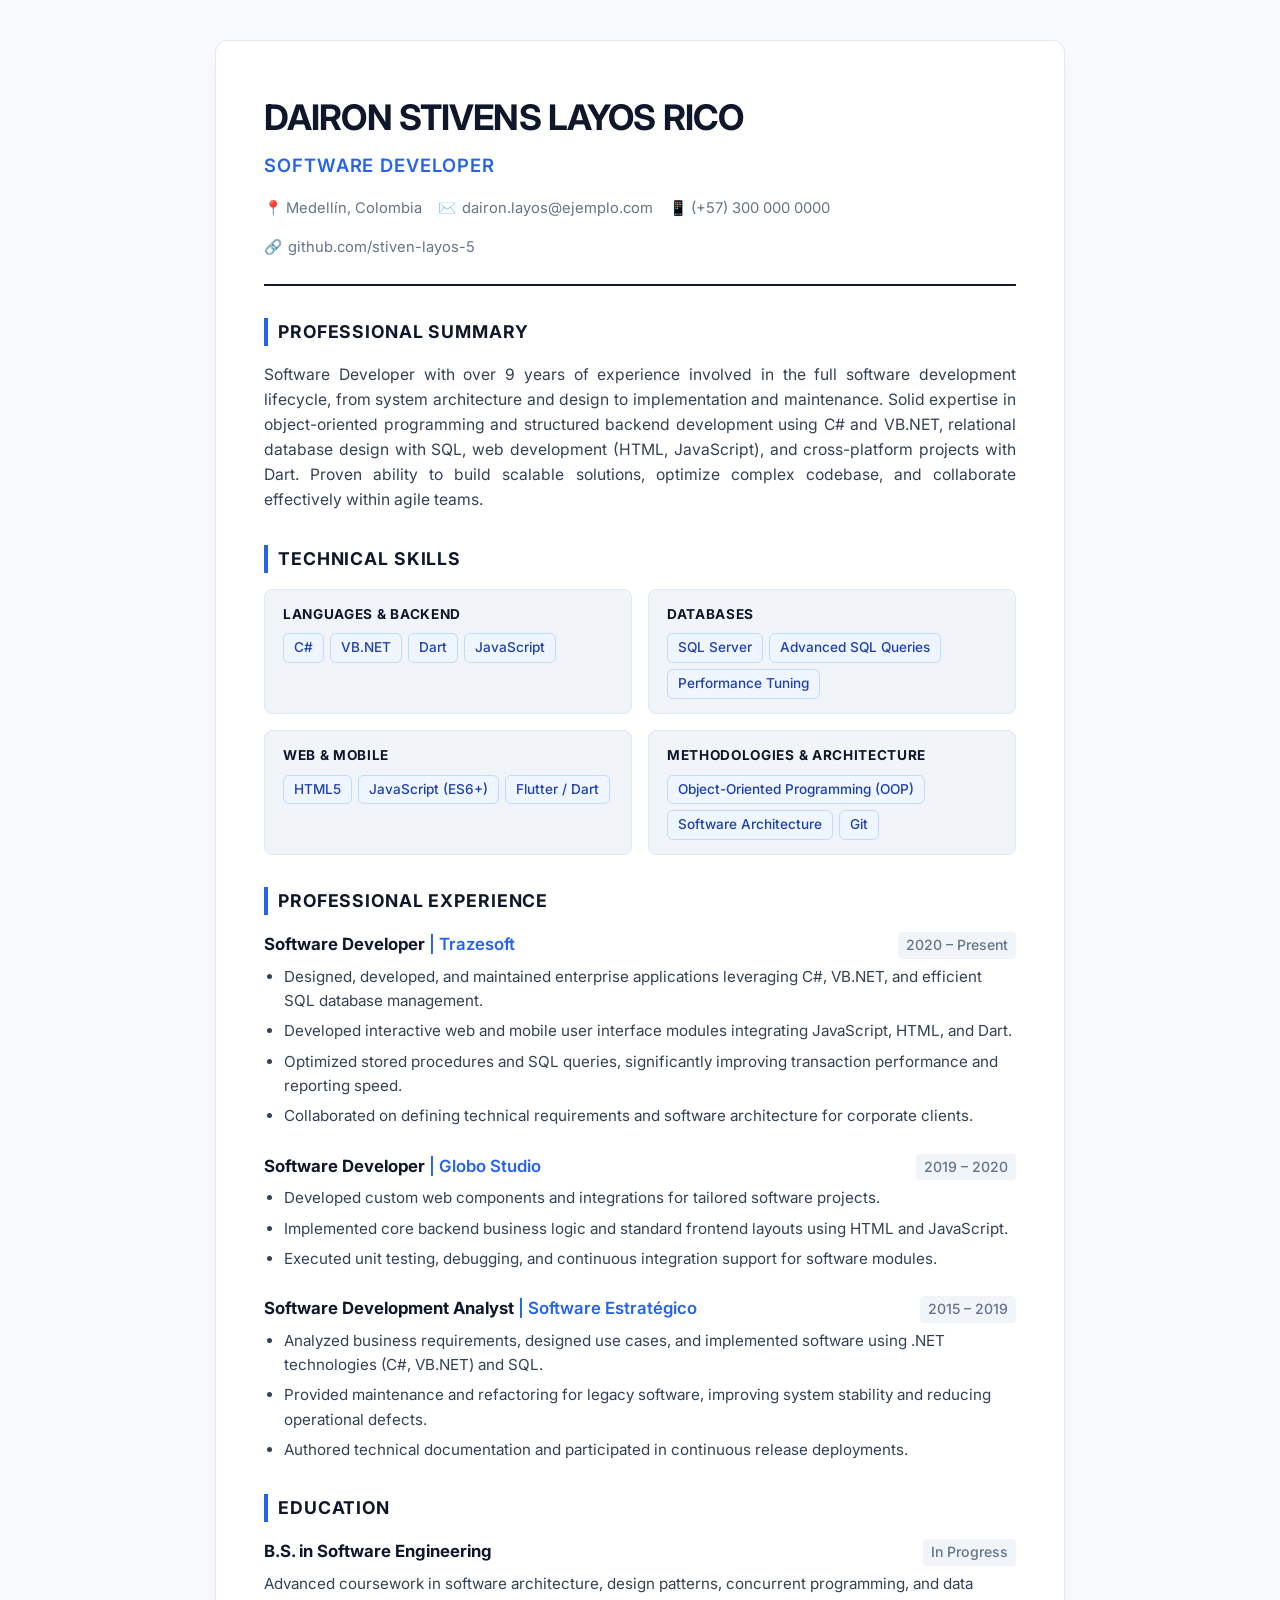
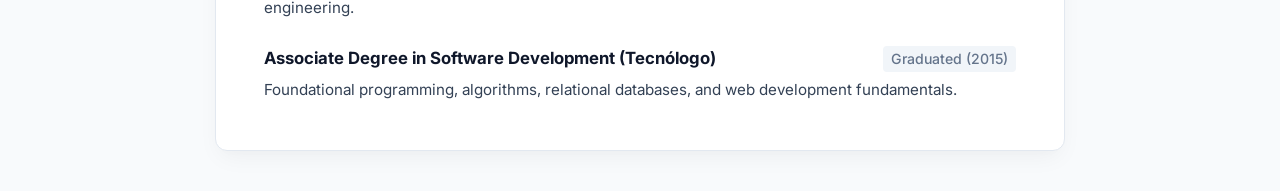
==== index_en.html @ d6a6cf47 "Rename en.html to index_en.html" ====
<!DOCTYPE html>
<html lang="en">
<head>
    <meta charset="UTF-8">
    <meta http-equiv="X-UA-Compatible" content="IE=edge">
    <meta name="viewport" content="width=device-width, initial-scale=1.0">
  
    <title>Dairon Stivens Layos Rico - Software Developer Resume</title>
  
    <link rel="preconnect" href="https://fonts.googleapis.com">
    <link rel="preconnect" href="https://fonts.gstatic.com" crossorigin>
    <link href="https://fonts.googleapis.com/css2?family=Inter:wght@300;400;500;600;700&display=swap" rel="stylesheet">

    <link href="css/style.css" rel="stylesheet" />
</head>
<body>

    <main class="cv-container">
        
        <!-- Header -->
        <header>
            <h1 class="name">Dairon Stivens Layos Rico</h1>
            <div class="subtitle">Software Developer</div>
            <div class="contact-bar">
                <div class="contact-item">📍 Medellín, Colombia</div>
                <div class="contact-item">✉️ <a href="mailto:dairon.layos@ejemplo.com">dairon.layos@ejemplo.com</a></div>
                <div class="contact-item">📱 (+57) 300 000 0000</div>
                <div class="contact-item">🔗 <a href="https://github.com/stiven-layos-5" target="_blank">github.com/stiven-layos-5</a></div>
            </div>
        </header>

        <!-- Professional Summary -->
        <section>
            <h2 class="section-title">Professional Summary</h2>
            <p class="profile-text">
                Software Developer with over 9 years of experience involved in the full software development lifecycle, from system architecture and design to implementation and maintenance. Solid expertise in object-oriented programming and structured backend development using C# and VB.NET, relational database design with SQL, web development (HTML, JavaScript), and cross-platform projects with Dart. Proven ability to build scalable solutions, optimize complex codebase, and collaborate effectively within agile teams.
            </p>
        </section>

        <!-- Technical Skills -->
        <section>
            <h2 class="section-title">Technical Skills</h2>
            <div class="skills-grid">
                <div class="skill-group">
                    <div class="skill-group-title">Languages & Backend</div>
                    <div class="badges">
                        <span class="badge">C#</span>
                        <span class="badge">VB.NET</span>
                        <span class="badge">Dart</span>
                        <span class="badge">JavaScript</span>
                    </div>
                </div>
                <div class="skill-group">
                    <div class="skill-group-title">Databases</div>
                    <div class="badges">
                        <span class="badge">SQL Server</span>
                        <span class="badge">Advanced SQL Queries</span>
                        <span class="badge">Performance Tuning</span>
                    </div>
                </div>
                <div class="skill-group">
                    <div class="skill-group-title">Web & Mobile</div>
                    <div class="badges">
                        <span class="badge">HTML5</span>
                        <span class="badge">JavaScript (ES6+)</span>
                        <span class="badge">Flutter / Dart</span>
                    </div>
                </div>
                <div class="skill-group">
                    <div class="skill-group-title">Methodologies & Architecture</div>
                    <div class="badges">
                        <span class="badge">Object-Oriented Programming (OOP)</span>
                        <span class="badge">Software Architecture</span>
                        <span class="badge">Git</span>
                    </div>
                </div>
            </div>
        </section>

        <!-- Professional Experience -->
        <section>
            <h2 class="section-title">Professional Experience</h2>

            <div class="timeline-item">
                <div class="item-header">
                    <div class="role">Software Developer <span class="company">| Trazesoft</span></div>
                    <div class="date">2020 – Present</div>
                </div>
                <div class="item-body">
                    <ul>
                        <li>Designed, developed, and maintained enterprise applications leveraging C#, VB.NET, and efficient SQL database management.</li>
                        <li>Developed interactive web and mobile user interface modules integrating JavaScript, HTML, and Dart.</li>
                        <li>Optimized stored procedures and SQL queries, significantly improving transaction performance and reporting speed.</li>
                        <li>Collaborated on defining technical requirements and software architecture for corporate clients.</li>
                    </ul>
                </div>
            </div>

            <div class="timeline-item">
                <div class="item-header">
                    <div class="role">Software Developer <span class="company">| Globo Studio</span></div>
                    <div class="date">2019 – 2020</div>
                </div>
                <div class="item-body">
                    <ul>
                        <li>Developed custom web components and integrations for tailored software projects.</li>
                        <li>Implemented core backend business logic and standard frontend layouts using HTML and JavaScript.</li>
                        <li>Executed unit testing, debugging, and continuous integration support for software modules.</li>
                    </ul>
                </div>
            </div>

            <div class="timeline-item">
                <div class="item-header">
                    <div class="role">Software Development Analyst <span class="company">| Software Estratégico</span></div>
                    <div class="date">2015 – 2019</div>
                </div>
                <div class="item-body">
                    <ul>
                        <li>Analyzed business requirements, designed use cases, and implemented software using .NET technologies (C#, VB.NET) and SQL.</li>
                        <li>Provided maintenance and refactoring for legacy software, improving system stability and reducing operational defects.</li>
                        <li>Authored technical documentation and participated in continuous release deployments.</li>
                    </ul>
                </div>
            </div>
        </section>

        <!-- Education -->
        <section>
            <h2 class="section-title">Education</h2>

            <div class="timeline-item">
                <div class="item-header">
                    <div class="role">B.S. in Software Engineering</div>
                    <div class="date">In Progress</div>
                </div>
                <div class="item-body">
                    <p style="font-size: 0.95rem;">Advanced coursework in software architecture, design patterns, concurrent programming, and data engineering.</p>
                </div>
            </div>

            <div class="timeline-item">
                <div class="item-header">
                    <div class="role">Associate Degree in Software Development (Tecnólogo)</div>
                    <div class="date">Graduated (2015)</div>
                </div>
                <div class="item-body">
                    <p style="font-size: 0.95rem;">Foundational programming, algorithms, relational databases, and web development fundamentals.</p>
                </div>
            </div>
        </section>

    </main>

</body>
</html>
---- css/style.css ----
:root {
    --primary: #0f172a;
    --accent: #2563eb;
            --accent-hover: #1d4ed8;
            --text-main: #334155;
            --text-muted: #64748b;
            --bg-body: #f8fafc;
            --bg-card: #ffffff;
            --border-color: #e2e8f0;
            --badge-bg: #eff6ff;
            --badge-text: #1e40af;
            --badge-border: #bfdbfe;
        }

        * {
            box-sizing: border-box;
            margin: 0;
            padding: 0;
        }

        body {
            font-family: 'Inter', -apple-system, BlinkMacSystemFont, 'Segoe UI', Roboto, sans-serif;
            background-color: var(--bg-body);
            color: var(--text-main);
            line-height: 1.6;
            padding: 40px 20px;
        }

        .cv-container {
            max-width: 850px;
            margin: 0 auto;
            background: var(--bg-card);
            padding: 48px;
            border-radius: 12px;
            box-shadow: 0 10px 25px -5px rgba(0, 0, 0, 0.05), 0 8px 10px -6px rgba(0, 0, 0, 0.01);
            border: 1px solid var(--border-color);
        }

        /* Header section */
        header {
            border-bottom: 2px solid var(--primary);
            padding-bottom: 24px;
            margin-bottom: 32px;
        }

        h1.name {
            font-size: 2.2rem;
            font-weight: 700;
            color: var(--primary);
            letter-spacing: -0.025em;
            text-transform: uppercase;
            margin-bottom: 6px;
        }

        .subtitle {
            font-size: 1.15rem;
            font-weight: 600;
            color: var(--accent);
            text-transform: uppercase;
            letter-spacing: 0.05em;
            margin-bottom: 16px;
        }

        .contact-bar {
            display: flex;
            flex-wrap: wrap;
            gap: 16px;
            font-size: 0.92rem;
            color: var(--text-muted);
        }

        .contact-item {
            display: flex;
            align-items: center;
            gap: 6px;
        }

        .contact-item a {
            color: var(--text-muted);
            text-decoration: none;
            transition: color 0.2s;
        }

        .contact-item a:hover {
            color: var(--accent);
        }

        /* Section Styling */
        section {
            margin-bottom: 32px;
        }

        section:last-child {
            margin-bottom: 0;
        }

        .section-title {
            font-size: 1.1rem;
            font-weight: 700;
            color: var(--primary);
            text-transform: uppercase;
            letter-spacing: 0.05em;
            border-left: 4px solid var(--accent);
            padding-left: 10px;
            margin-bottom: 16px;
        }

        .profile-text {
            text-align: justify;
            color: var(--text-main);
            font-size: 0.98rem;
        }

        /* Skills badges */
        .skills-grid {
            display: grid;
            grid-template-columns: repeat(auto-fit, minmax(280px, 1fr));
            gap: 16px;
        }

        .skill-group {
            background-color: #f1f5f9;
            padding: 14px 18px;
            border-radius: 8px;
            border: 1px solid var(--border-color);
        }

        .skill-group-title {
            font-size: 0.85rem;
            font-weight: 700;
            color: var(--primary);
            text-transform: uppercase;
            letter-spacing: 0.05em;
            margin-bottom: 8px;
        }

        .badges {
            display: flex;
            flex-wrap: wrap;
            gap: 6px;
        }

        .badge {
            background-color: var(--badge-bg);
            color: var(--badge-text);
            border: 1px solid var(--badge-border);
            padding: 3px 10px;
            border-radius: 6px;
            font-size: 0.85rem;
            font-weight: 500;
        }

        /* Timeline Items (Experience & Education) */
        .timeline-item {
            margin-bottom: 24px;
        }

        .timeline-item:last-child {
            margin-bottom: 0;
        }

        .item-header {
            display: flex;
            justify-content: space-between;
            align-items: baseline;
            flex-wrap: wrap;
            margin-bottom: 6px;
        }

        .role {
            font-size: 1.05rem;
            font-weight: 700;
            color: var(--primary);
        }

        .company {
            color: var(--accent);
            font-weight: 600;
        }

        .date {
            font-size: 0.88rem;
            font-weight: 500;
            color: var(--text-muted);
            background-color: #f1f5f9;
            padding: 2px 8px;
            border-radius: 4px;
        }

        .item-body ul {
            list-style-type: disc;
            padding-left: 20px;
            margin-top: 6px;
        }

        .item-body li {
            font-size: 0.95rem;
            margin-bottom: 6px;
            color: var(--text-main);
        }

        /* Print styles */
        @media print {
            body {
                background-color: #ffffff;
                padding: 0;
            }
            .cv-container {
                box-shadow: none;
                border: none;
                padding: 0;
                max-width: 100%;
            }
            .date {
                background-color: transparent;
                padding: 0;
            }
            .skill-group {
                background-color: transparent;
            }
        }

        @media (max-width: 640px) {
            .cv-container {
                padding: 24px 18px;
            }
            h1.name {
                font-size: 1.75rem;
            }
            .item-header {
                flex-direction: column;
                gap: 4px;
            }
        }
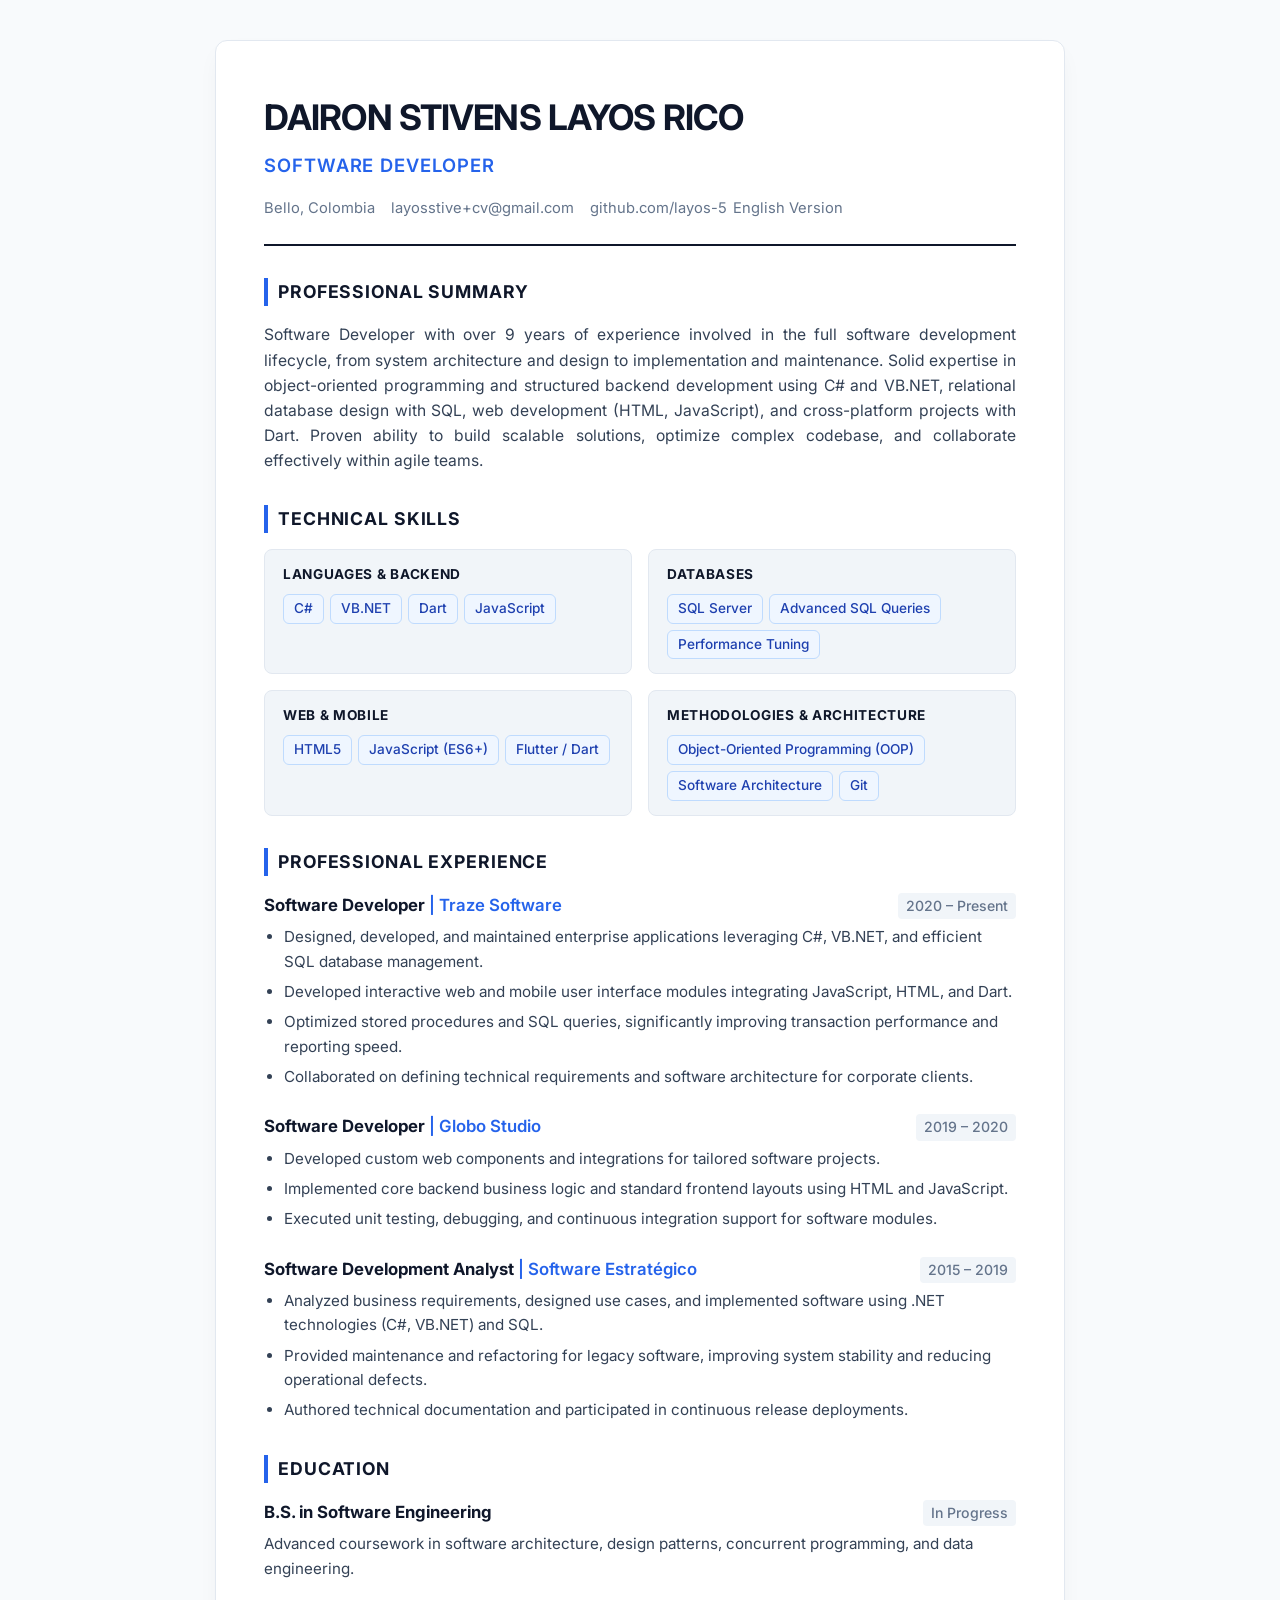
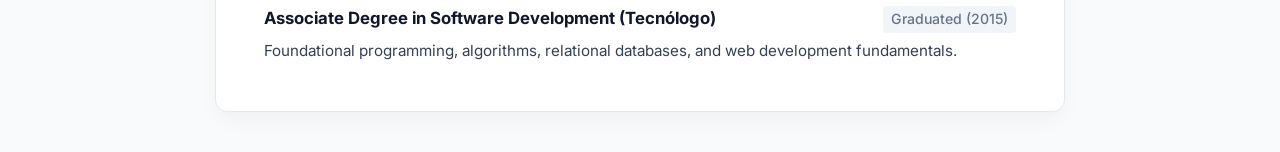
==== commit 95b2e740: "Update contact information and company name" ====
--- a/index_en.html
+++ b/index_en.html
@@ -22,10 +22,22 @@
             <h1 class="name">Dairon Stivens Layos Rico</h1>
             <div class="subtitle">Software Developer</div>
             <div class="contact-bar">
-                <div class="contact-item">📍 Medellín, Colombia</div>
-                <div class="contact-item">✉️ <a href="mailto:dairon.layos@ejemplo.com">dairon.layos@ejemplo.com</a></div>
-                <div class="contact-item">📱 (+57) 300 000 0000</div>
-                <div class="contact-item">🔗 <a href="https://github.com/stiven-layos-5" target="_blank">github.com/stiven-layos-5</a></div>
+                <div class="contact-item">
+                    Bello, Colombia
+                </div>
+                
+                <div class="contact-item">
+                    <a href="mailto:layosstive+cv@gmail.com">layosstive+cv@gmail.com</a>
+                </div>
+                
+                <div class="contact-item">
+                    <a href="https://github.com/layos-5" target="_blank">github.com/layos-5</a>
+
+                    <div class="contact-item lang-switch">
+                        <a href="index_en.html">English Version</a>
+                    </div>
+                    
+                </div>
             </div>
         </header>
 
@@ -83,7 +95,7 @@
 
             <div class="timeline-item">
                 <div class="item-header">
-                    <div class="role">Software Developer <span class="company">| Trazesoft</span></div>
+                    <div class="role">Software Developer <span class="company">| Traze Software</span></div>
                     <div class="date">2020 – Present</div>
                 </div>
                 <div class="item-body">
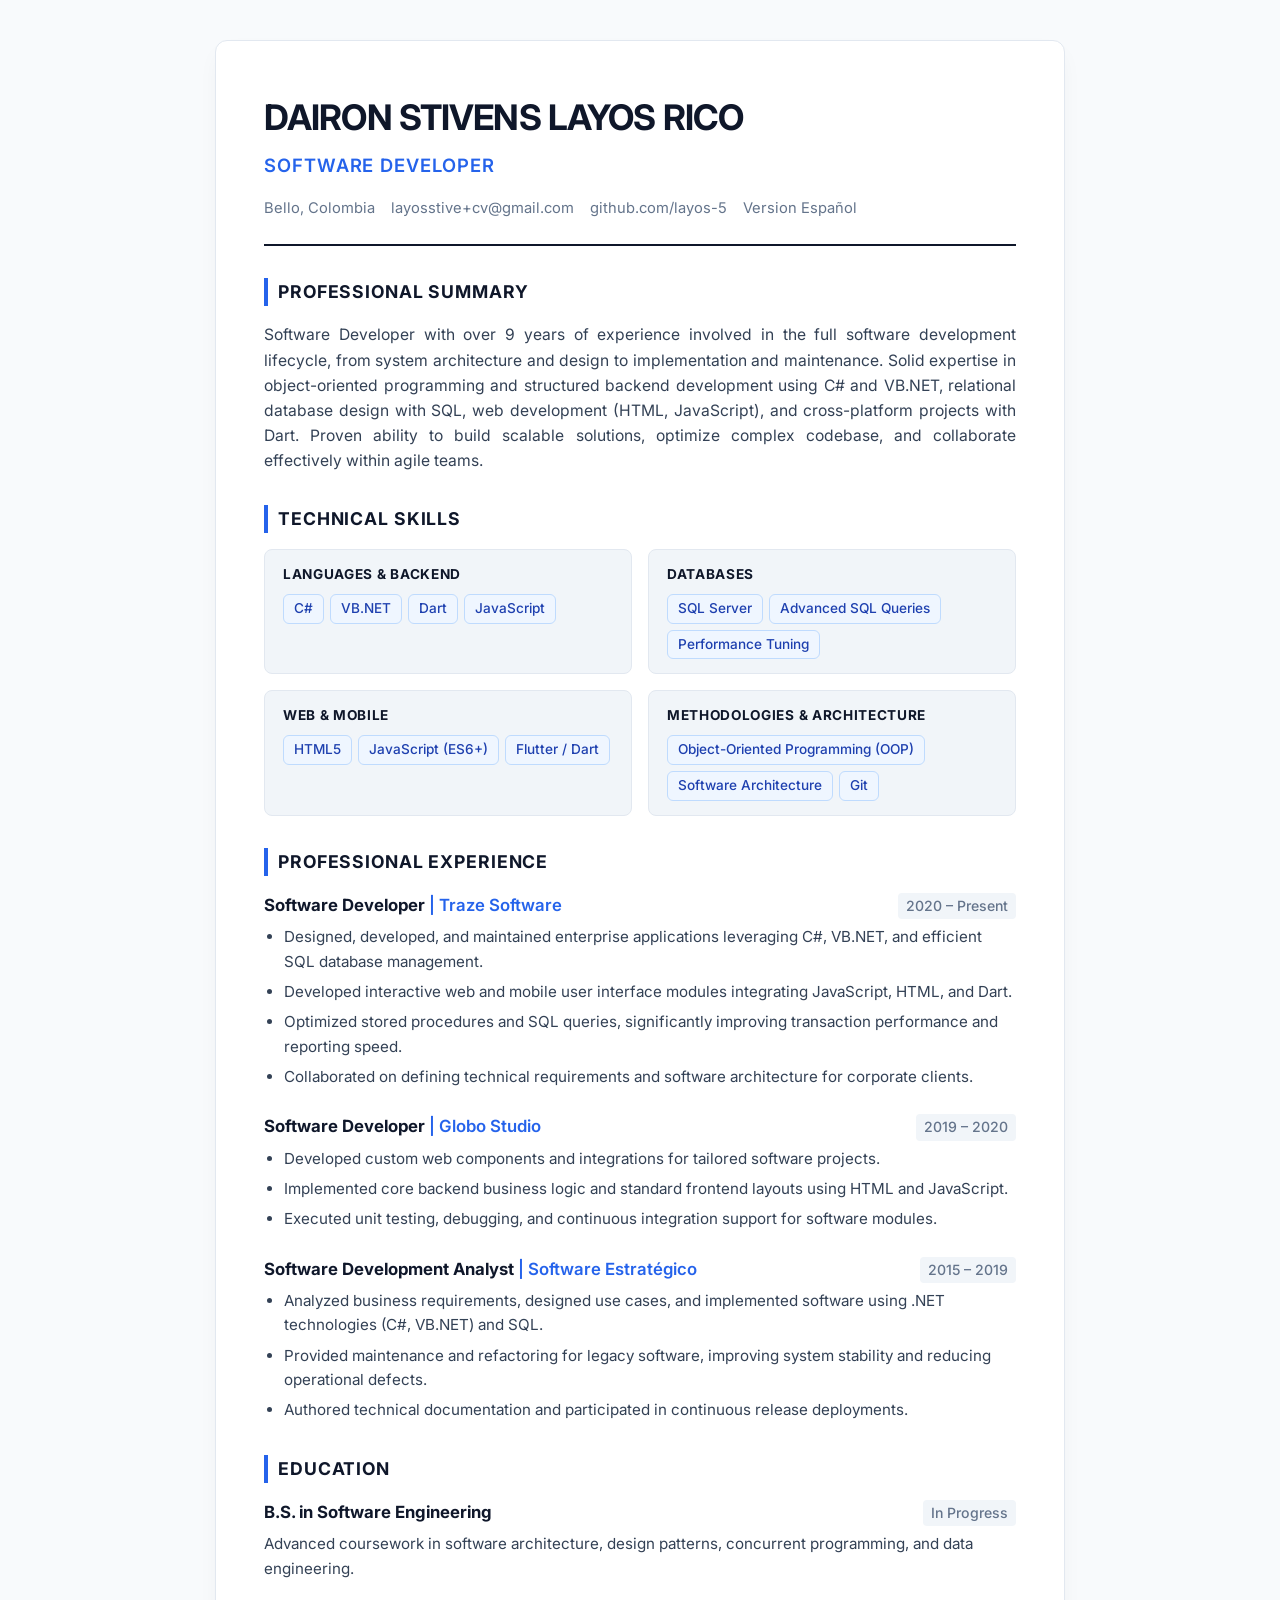
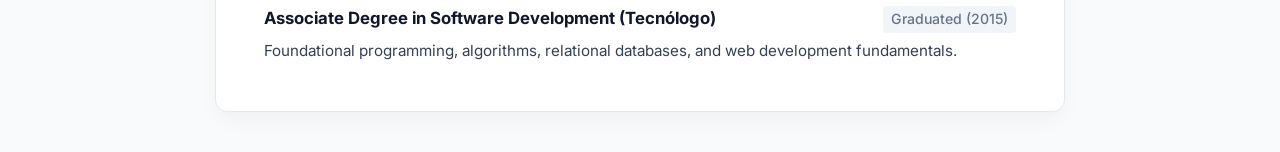
==== commit efb16954: "Update index_en.html" ====
--- a/index_en.html
+++ b/index_en.html
@@ -31,12 +31,11 @@
                 </div>
                 
                 <div class="contact-item">
-                    <a href="https://github.com/layos-5" target="_blank">github.com/layos-5</a>
+                    <a href="https://github.com/layos-5" target="_blank">github.com/layos-5</a>                    
+                </div>
 
-                    <div class="contact-item lang-switch">
-                        <a href="index_en.html">English Version</a>
-                    </div>
-                    
+                <div class="contact-item lang-switch">
+                    <a href="index.html">Version Español</a>
                 </div>
             </div>
         </header>
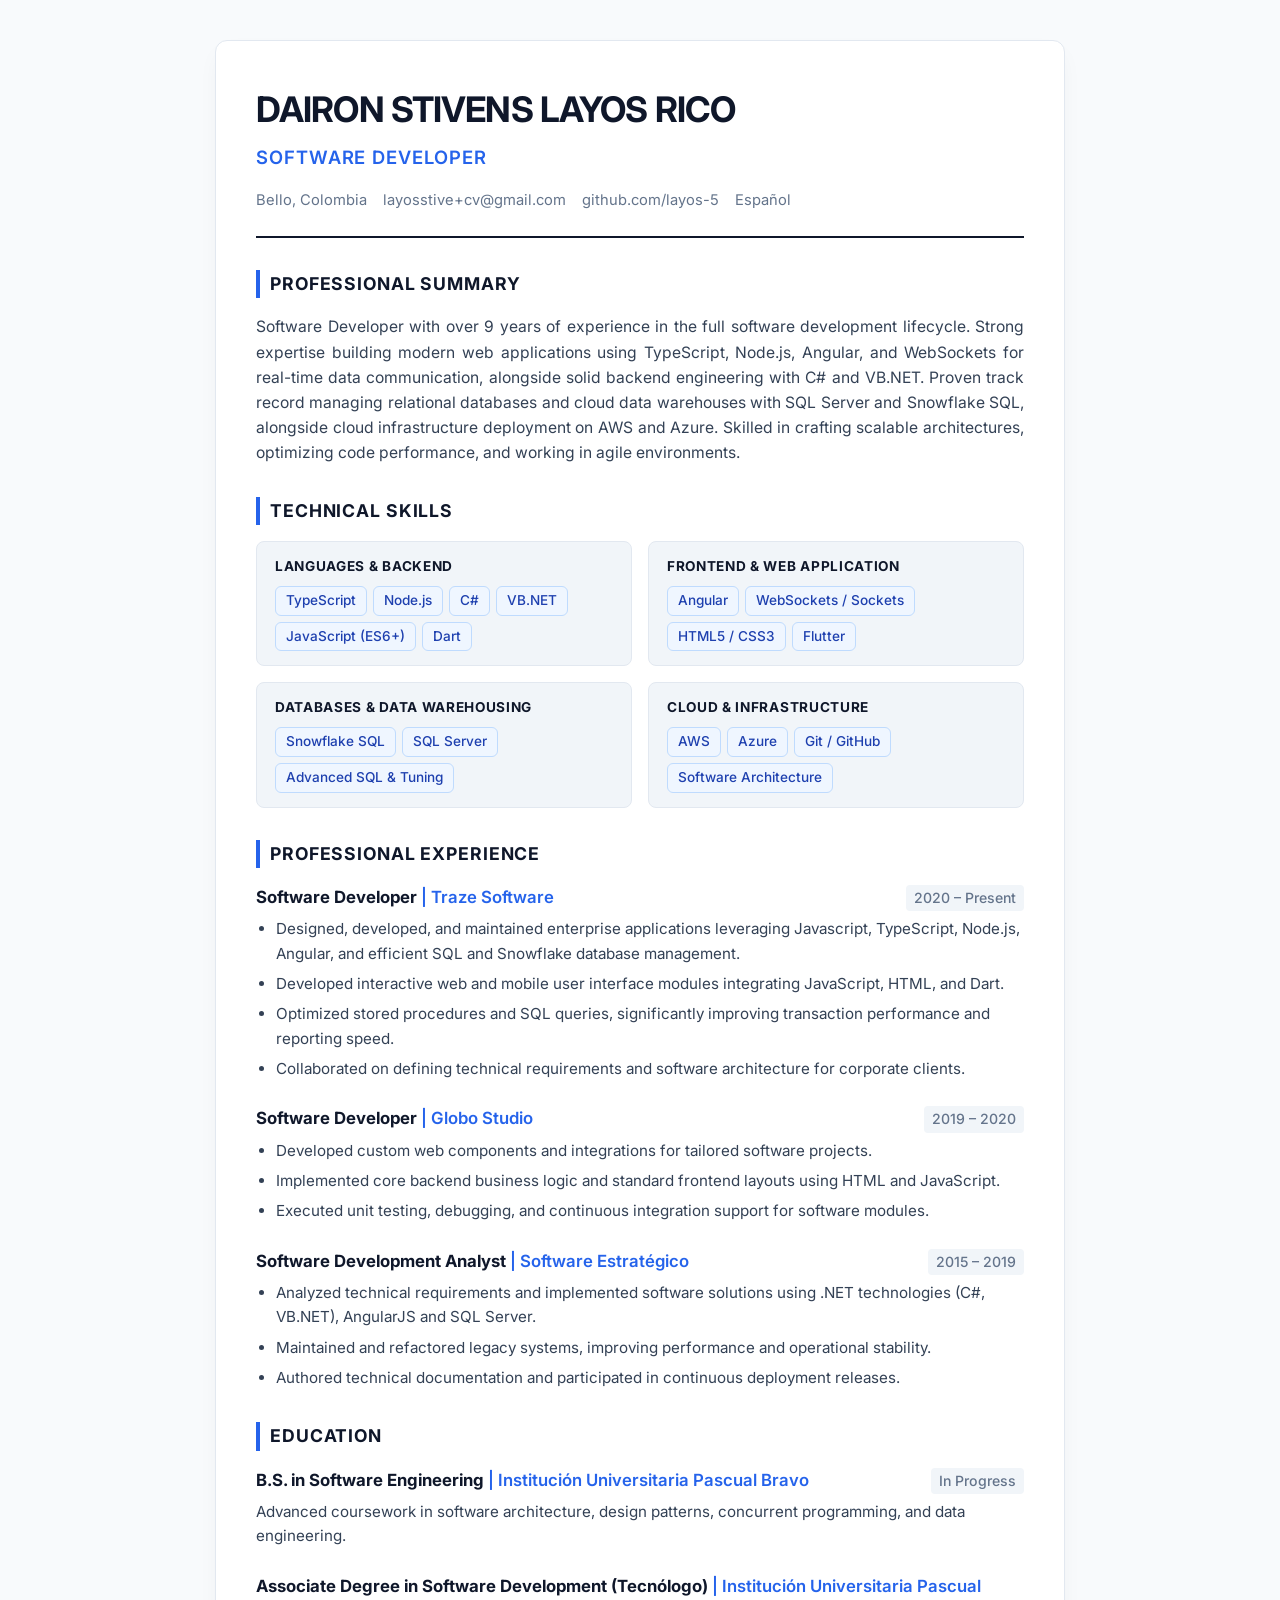
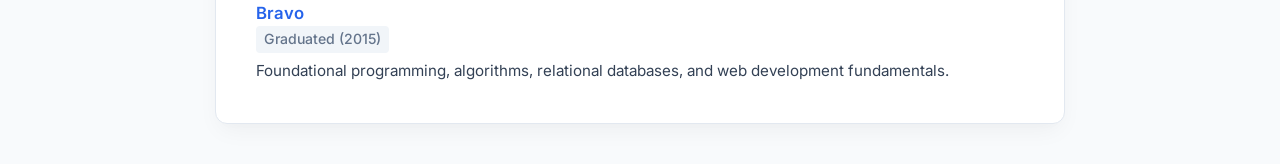
==== commit b5457395: "Update index_en.html" ====
--- a/index_en.html
+++ b/index_en.html
@@ -35,7 +35,7 @@
                 </div>
 
                 <div class="contact-item lang-switch">
-                    <a href="index.html">Version Español</a>
+                    <a href="index.html">Español</a>
                 </div>
             </div>
         </header>
@@ -44,7 +44,7 @@
         <section>
             <h2 class="section-title">Professional Summary</h2>
             <p class="profile-text">
-                Software Developer with over 9 years of experience involved in the full software development lifecycle, from system architecture and design to implementation and maintenance. Solid expertise in object-oriented programming and structured backend development using C# and VB.NET, relational database design with SQL, web development (HTML, JavaScript), and cross-platform projects with Dart. Proven ability to build scalable solutions, optimize complex codebase, and collaborate effectively within agile teams.
+                Software Developer with over 9 years of experience in the full software development lifecycle. Strong expertise building modern web applications using TypeScript, Node.js, Angular, and WebSockets for real-time data communication, alongside solid backend engineering with C# and VB.NET. Proven track record managing relational databases and cloud data warehouses with SQL Server and Snowflake SQL, alongside cloud infrastructure deployment on AWS and Azure. Skilled in crafting scalable architectures, optimizing code performance, and working in agile environments.
             </p>
         </section>
 
@@ -55,34 +55,38 @@
                 <div class="skill-group">
                     <div class="skill-group-title">Languages & Backend</div>
                     <div class="badges">
+                        <span class="badge">TypeScript</span>
+                        <span class="badge">Node.js</span>
                         <span class="badge">C#</span>
                         <span class="badge">VB.NET</span>
+                        <span class="badge">JavaScript (ES6+)</span>
                         <span class="badge">Dart</span>
-                        <span class="badge">JavaScript</span>
                     </div>
                 </div>
                 <div class="skill-group">
-                    <div class="skill-group-title">Databases</div>
+                    <div class="skill-group-title">Frontend & Web Application</div>
                     <div class="badges">
-                        <span class="badge">SQL Server</span>
-                        <span class="badge">Advanced SQL Queries</span>
-                        <span class="badge">Performance Tuning</span>
+                        <span class="badge">Angular</span>
+                        <span class="badge">WebSockets / Sockets</span>
+                        <span class="badge">HTML5 / CSS3</span>
+                        <span class="badge">Flutter</span>
                     </div>
                 </div>
                 <div class="skill-group">
-                    <div class="skill-group-title">Web & Mobile</div>
+                    <div class="skill-group-title">Databases & Data Warehousing</div>
                     <div class="badges">
-                        <span class="badge">HTML5</span>
-                        <span class="badge">JavaScript (ES6+)</span>
-                        <span class="badge">Flutter / Dart</span>
+                        <span class="badge">Snowflake SQL</span>
+                        <span class="badge">SQL Server</span>
+                        <span class="badge">Advanced SQL & Tuning</span>
                     </div>
                 </div>
                 <div class="skill-group">
-                    <div class="skill-group-title">Methodologies & Architecture</div>
+                    <div class="skill-group-title">Cloud & Infrastructure</div>
                     <div class="badges">
-                        <span class="badge">Object-Oriented Programming (OOP)</span>
+                        <span class="badge">AWS</span>
+                        <span class="badge">Azure</span>
+                        <span class="badge">Git / GitHub</span>
                         <span class="badge">Software Architecture</span>
-                        <span class="badge">Git</span>
                     </div>
                 </div>
             </div>
@@ -99,7 +103,7 @@
                 </div>
                 <div class="item-body">
                     <ul>
-                        <li>Designed, developed, and maintained enterprise applications leveraging C#, VB.NET, and efficient SQL database management.</li>
+                        <li>Designed, developed, and maintained enterprise applications leveraging Javascript, TypeScript, Node.js, Angular, and efficient SQL and Snowflake database management.</li>
                         <li>Developed interactive web and mobile user interface modules integrating JavaScript, HTML, and Dart.</li>
                         <li>Optimized stored procedures and SQL queries, significantly improving transaction performance and reporting speed.</li>
                         <li>Collaborated on defining technical requirements and software architecture for corporate clients.</li>
@@ -128,9 +132,9 @@
                 </div>
                 <div class="item-body">
                     <ul>
-                        <li>Analyzed business requirements, designed use cases, and implemented software using .NET technologies (C#, VB.NET) and SQL.</li>
-                        <li>Provided maintenance and refactoring for legacy software, improving system stability and reducing operational defects.</li>
-                        <li>Authored technical documentation and participated in continuous release deployments.</li>
+                        <li>Analyzed technical requirements and implemented software solutions using .NET technologies (C#, VB.NET), AngularJS and SQL Server.</li>
+                        <li>Maintained and refactored legacy systems, improving performance and operational stability.</li>
+                        <li>Authored technical documentation and participated in continuous deployment releases.</li>
                     </ul>
                 </div>
             </div>
@@ -142,7 +146,7 @@
 
             <div class="timeline-item">
                 <div class="item-header">
-                    <div class="role">B.S. in Software Engineering</div>
+                    <div class="role">B.S. in Software Engineering <span class="company">| Institución Universitaria Pascual Bravo</span></div>
                     <div class="date">In Progress</div>
                 </div>
                 <div class="item-body">
@@ -152,7 +156,7 @@
 
             <div class="timeline-item">
                 <div class="item-header">
-                    <div class="role">Associate Degree in Software Development (Tecnólogo)</div>
+                    <div class="role">Associate Degree in Software Development (Tecnólogo) <span class="company">| Institución Universitaria Pascual Bravo</span></div>
                     <div class="date">Graduated (2015)</div>
                 </div>
                 <div class="item-body">
--- a/css/style.css
+++ b/css/style.css
@@ -30,7 +30,7 @@
             max-width: 850px;
             margin: 0 auto;
             background: var(--bg-card);
-            padding: 48px;
+            padding: 40px;
             border-radius: 12px;
             box-shadow: 0 10px 25px -5px rgba(0, 0, 0, 0.05), 0 8px 10px -6px rgba(0, 0, 0, 0.01);
             border: 1px solid var(--border-color);
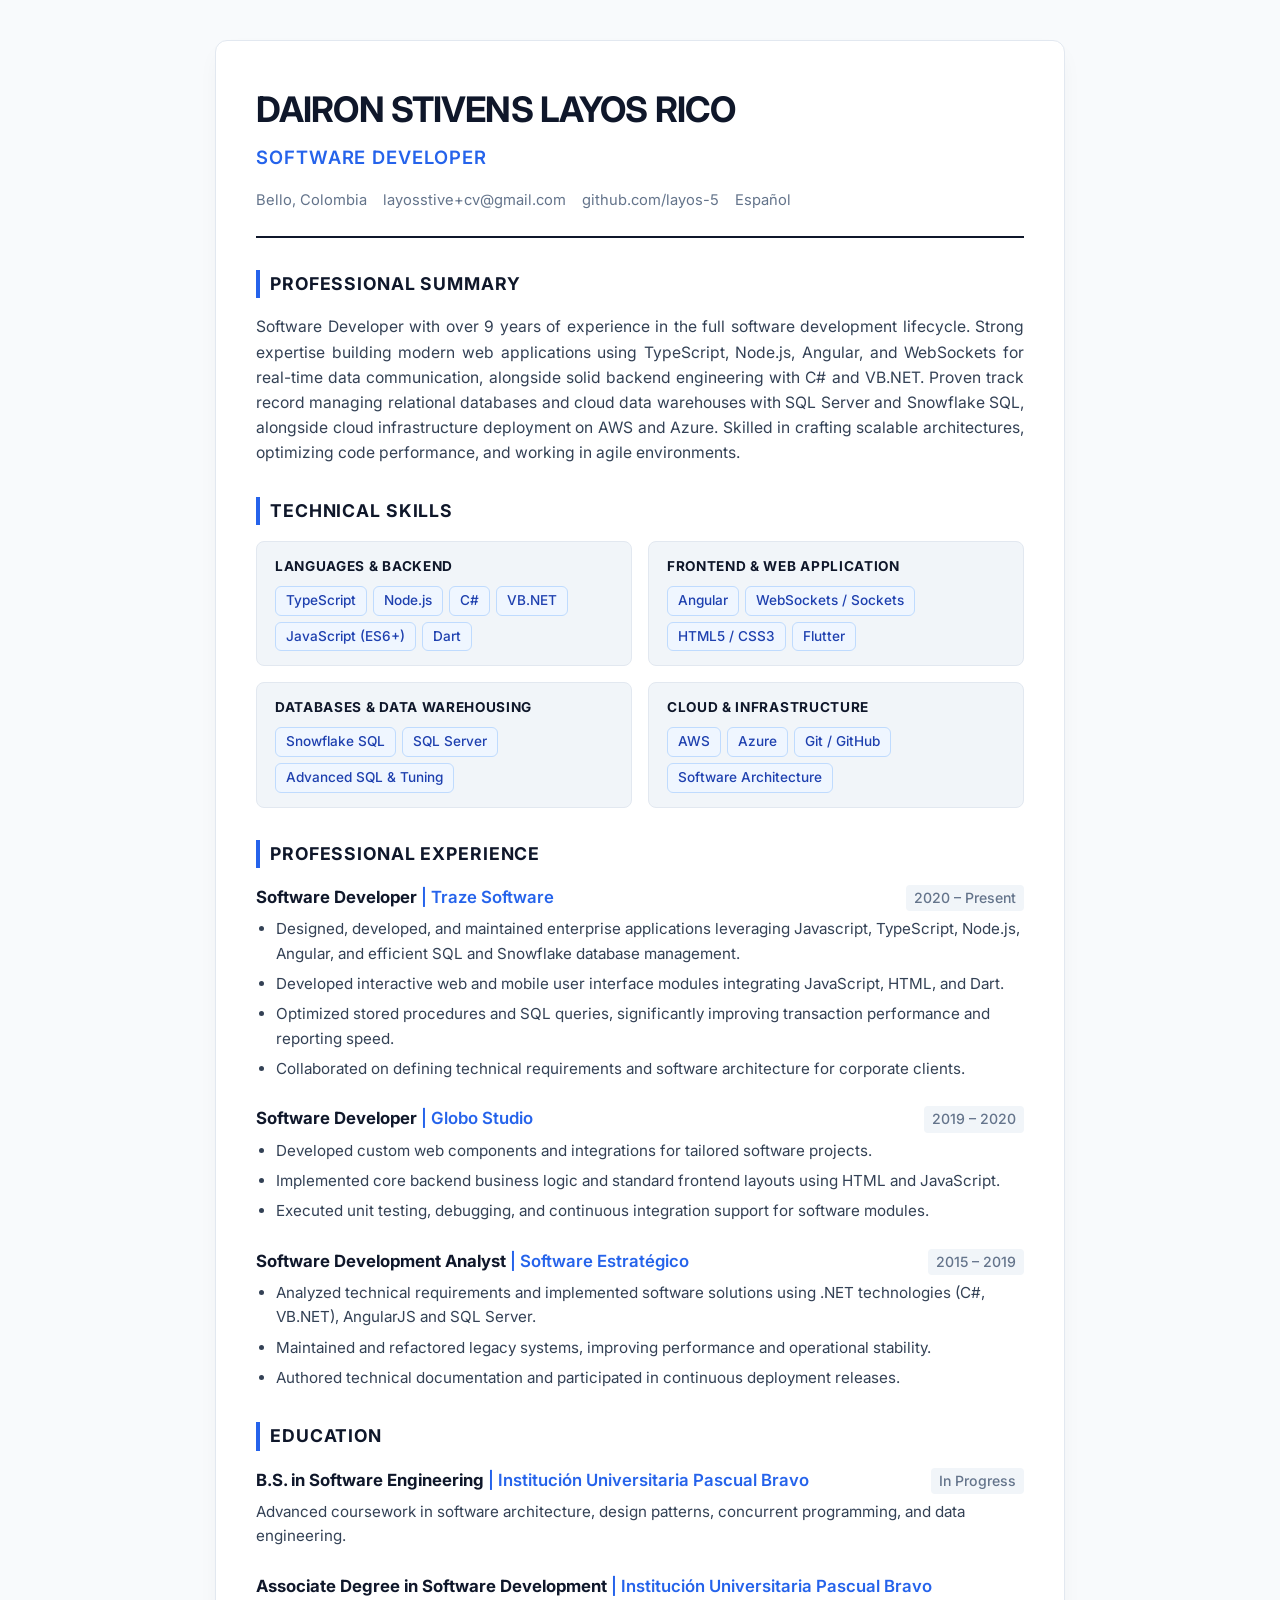
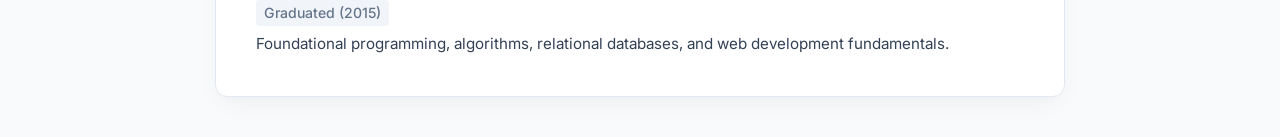
==== commit 85f56c0b: "Remove 'Tecnólogo' from degree description" ====
--- a/index_en.html
+++ b/index_en.html
@@ -156,7 +156,7 @@
 
             <div class="timeline-item">
                 <div class="item-header">
-                    <div class="role">Associate Degree in Software Development (Tecnólogo) <span class="company">| Institución Universitaria Pascual Bravo</span></div>
+                    <div class="role">Associate Degree in Software Development <span class="company">| Institución Universitaria Pascual Bravo</span></div>
                     <div class="date">Graduated (2015)</div>
                 </div>
                 <div class="item-body">
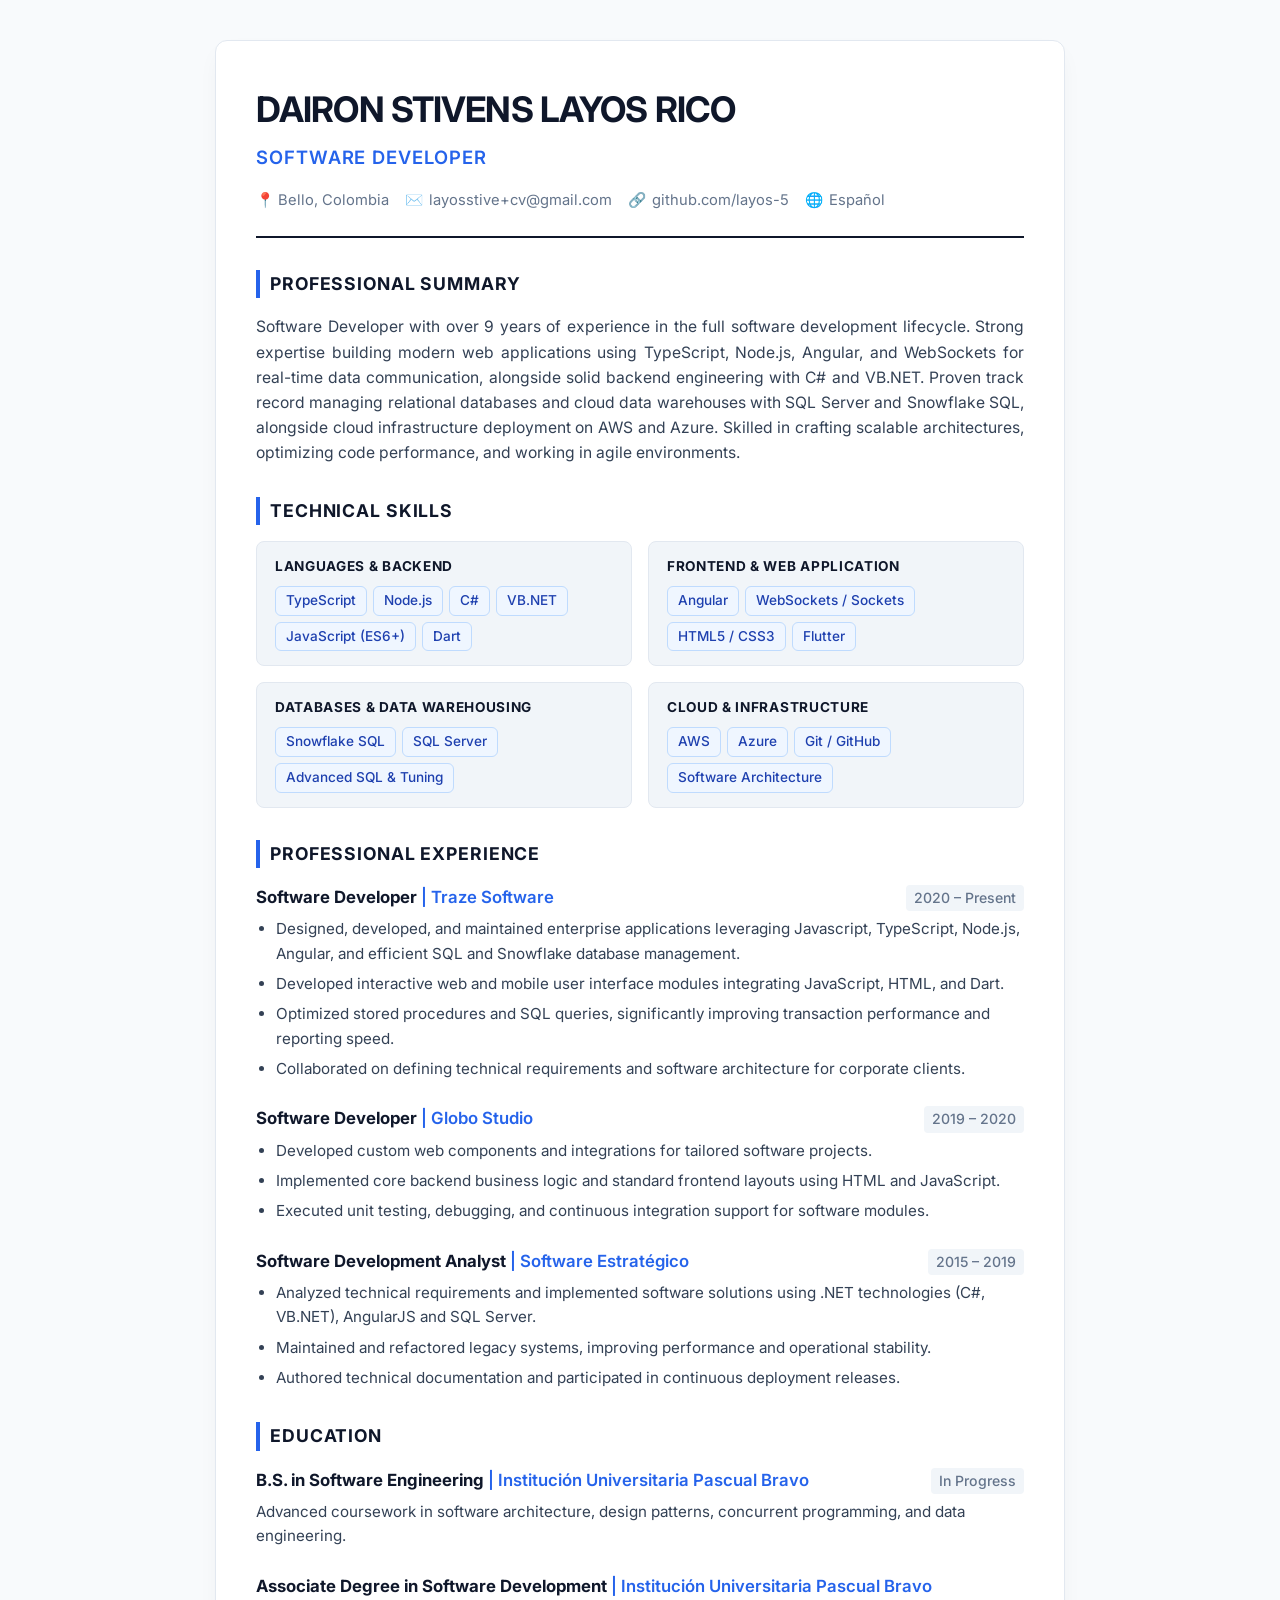
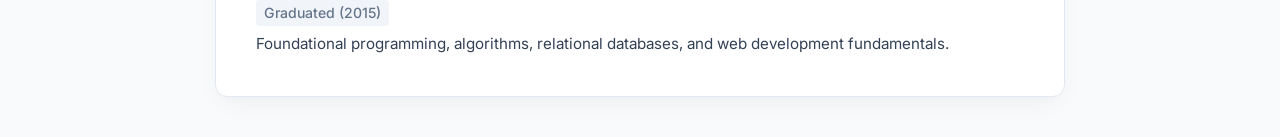
==== commit 16583f7e: "Update index_en.html" ====
--- a/index_en.html
+++ b/index_en.html
@@ -23,19 +23,19 @@
             <div class="subtitle">Software Developer</div>
             <div class="contact-bar">
                 <div class="contact-item">
-                    Bello, Colombia
+                    📍 Bello, Colombia
                 </div>
                 
                 <div class="contact-item">
-                    <a href="mailto:layosstive+cv@gmail.com">layosstive+cv@gmail.com</a>
+                    ✉️ <a href="mailto:layosstive+cv@gmail.com">layosstive+cv@gmail.com</a>
                 </div>
                 
                 <div class="contact-item">
-                    <a href="https://github.com/layos-5" target="_blank">github.com/layos-5</a>                    
+                    🔗 <a href="https://github.com/layos-5" target="_blank">github.com/layos-5</a>                    
                 </div>
 
                 <div class="contact-item lang-switch">
-                    <a href="index.html">Español</a>
+                    🌐 <a href="index.html">Español</a>
                 </div>
             </div>
         </header>
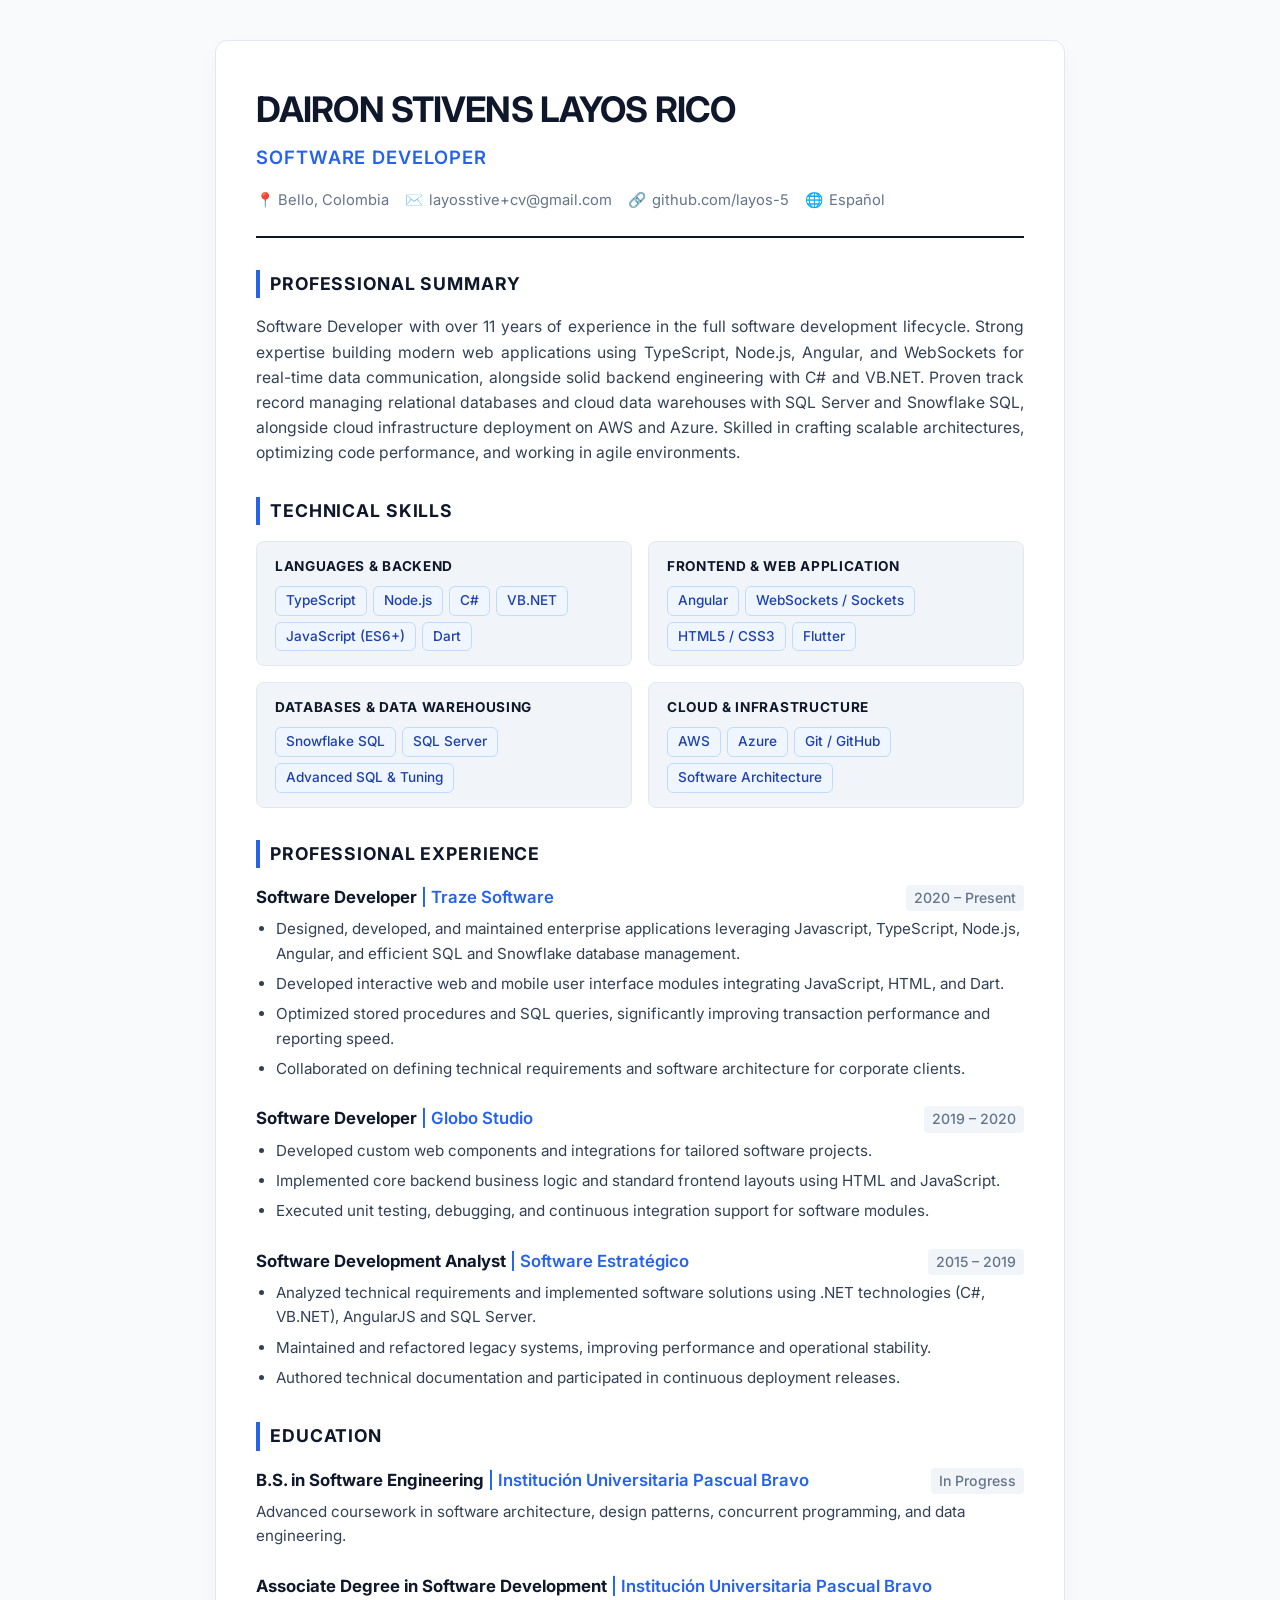
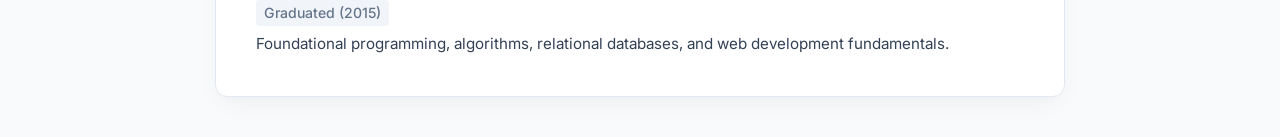
==== commit 6e783ae1: "Update index_en.html" ====
--- a/index_en.html
+++ b/index_en.html
@@ -44,7 +44,7 @@
         <section>
             <h2 class="section-title">Professional Summary</h2>
             <p class="profile-text">
-                Software Developer with over 9 years of experience in the full software development lifecycle. Strong expertise building modern web applications using TypeScript, Node.js, Angular, and WebSockets for real-time data communication, alongside solid backend engineering with C# and VB.NET. Proven track record managing relational databases and cloud data warehouses with SQL Server and Snowflake SQL, alongside cloud infrastructure deployment on AWS and Azure. Skilled in crafting scalable architectures, optimizing code performance, and working in agile environments.
+                Software Developer with over 11 years of experience in the full software development lifecycle. Strong expertise building modern web applications using TypeScript, Node.js, Angular, and WebSockets for real-time data communication, alongside solid backend engineering with C# and VB.NET. Proven track record managing relational databases and cloud data warehouses with SQL Server and Snowflake SQL, alongside cloud infrastructure deployment on AWS and Azure. Skilled in crafting scalable architectures, optimizing code performance, and working in agile environments.
             </p>
         </section>
 
